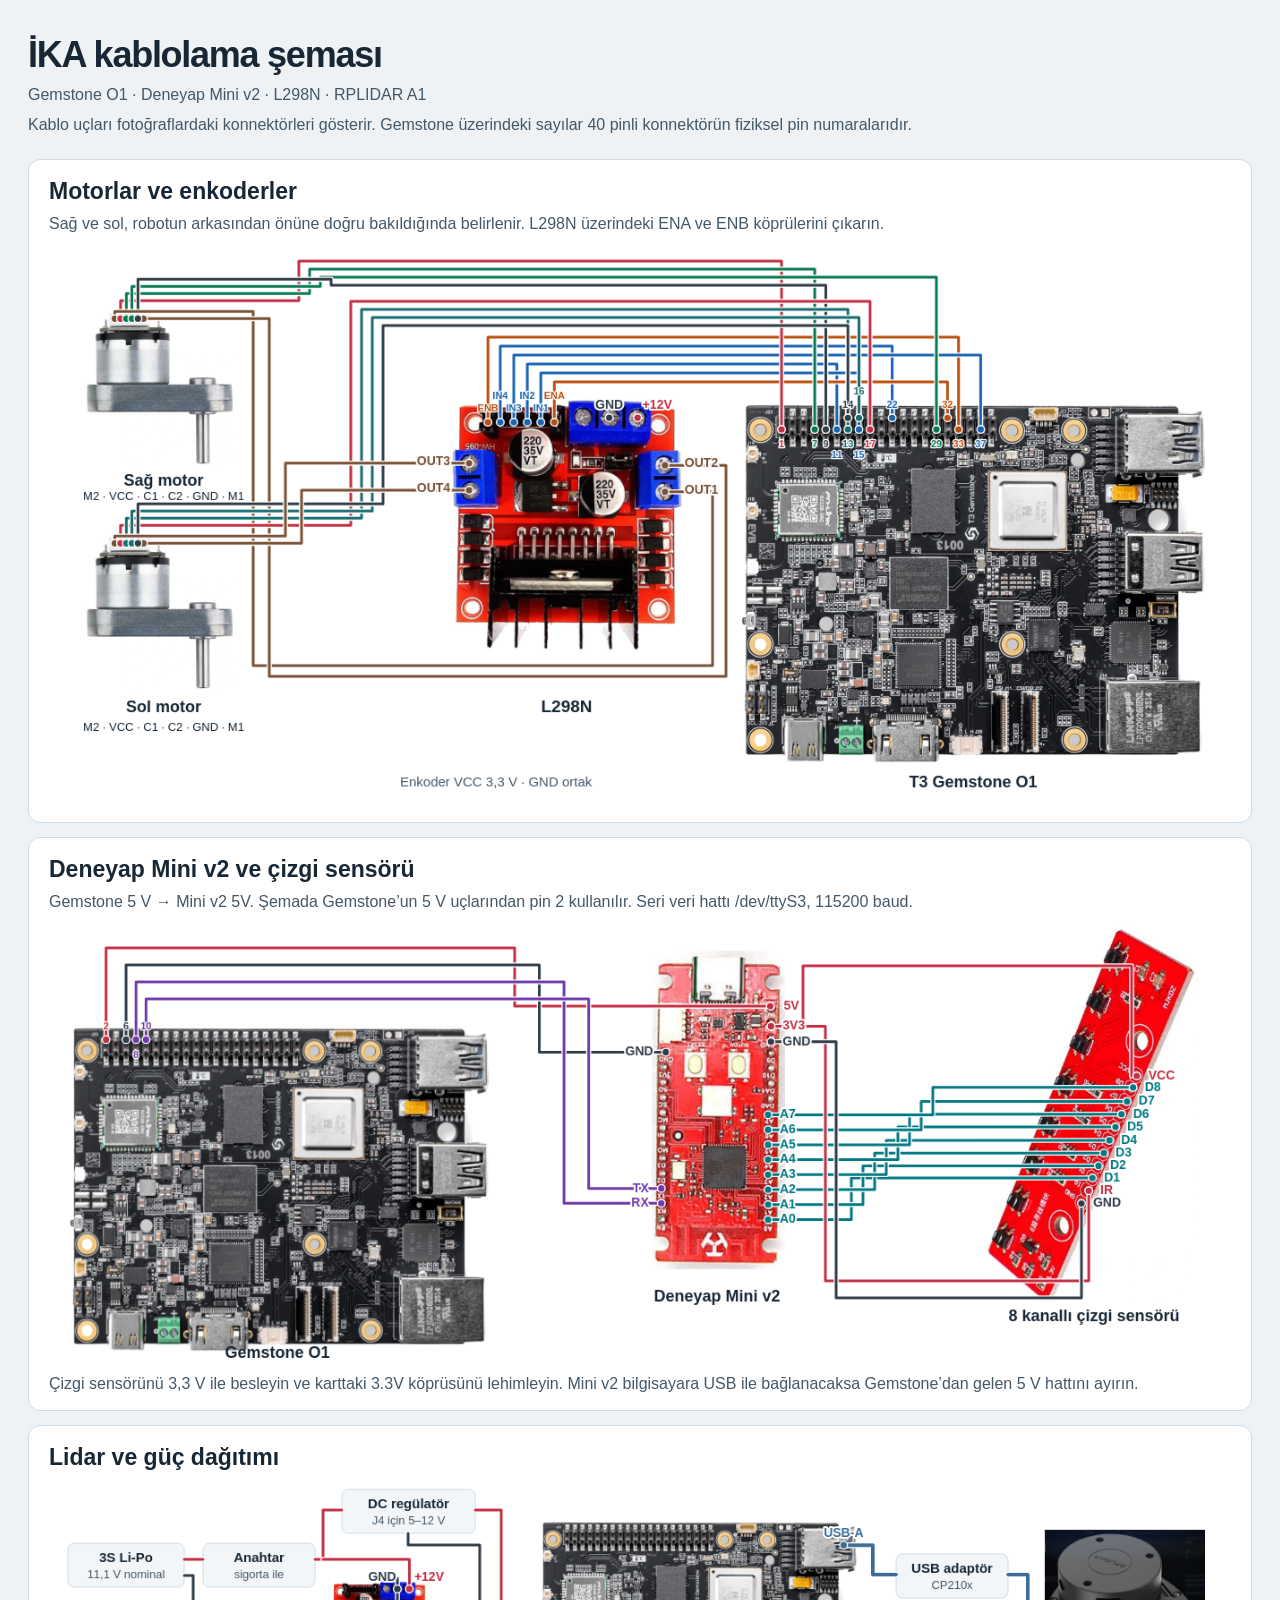
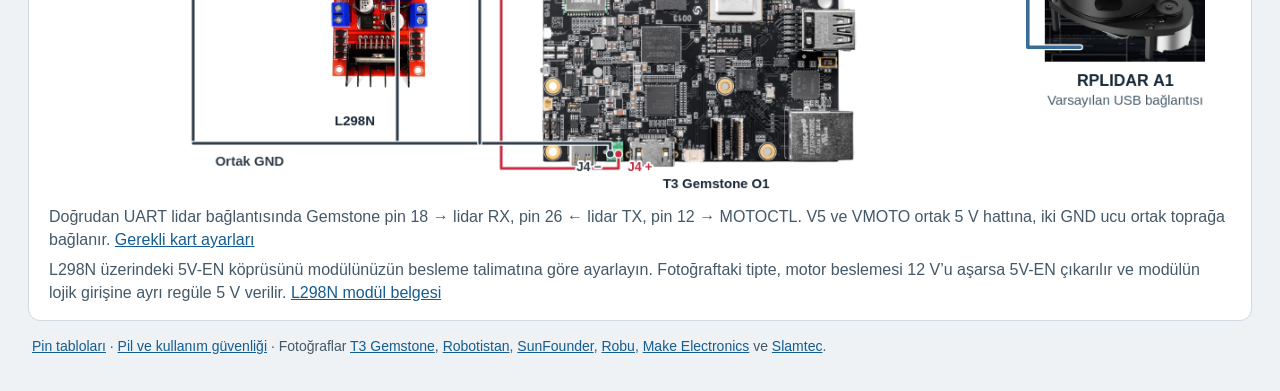
==== docs/kablolama.html @ 6ec2bb9b "docs: kart fotoğraflarıyla bağlantı şeması ekle" ====
<!doctype html>
<html lang="tr">
<head>
  <meta charset="utf-8">
  <meta name="viewport" content="width=device-width, initial-scale=1">
  <title>İKA kablolama şeması</title>
  <style>
    * { box-sizing: border-box; }
    body { margin: 0; color: #172735; background: #eef2f5; font: 16px "Segoe UI", sans-serif; }
    main { width: min(100%, 1440px); margin: auto; padding: 34px 28px; }
    h1 { margin: 0; font-size: 36px; letter-spacing: -.035em; }
    h2 { margin: 0 0 4px; font-size: 23px; }
    p { margin: 7px 0 0; line-height: 1.45; }
    header { margin: 0 0 23px; }
    header p, section p, footer { color: #445868; }
    section { margin: 14px 0; padding: 18px 20px 15px; border: 1px solid #cfdae2; border-radius: 12px; background: white; }
    .drawing { overflow-x: auto; }
    canvas { display: block; width: 100%; min-width: 900px; height: auto; }
    footer { padding: 3px 4px; font-size: 14px; }
    a { color: #145c91; }
  </style>
</head>
<body>
<main>
  <header>
    <h1>İKA kablolama şeması</h1>
    <p>Gemstone O1 · Deneyap Mini v2 · L298N · RPLIDAR A1</p>
    <p>Kablo uçları fotoğraflardaki konnektörleri gösterir. Gemstone üzerindeki sayılar 40 pinli konnektörün fiziksel pin numaralarıdır.</p>
  </header>
  <section>
    <h2>Motorlar ve enkoderler</h2>
    <p>Sağ ve sol, robotun arkasından önüne doğru bakıldığında belirlenir. L298N üzerindeki ENA ve ENB köprülerini çıkarın.</p>
    <div class="drawing"><canvas id="drive" width="1320" height="638" aria-label="Motor, enkoder ve L298N bağlantıları"></canvas></div>
  </section>
  <section>
    <h2>Deneyap Mini v2 ve çizgi sensörü</h2>
    <p>Gemstone 5 V → Mini v2 5V. Şemada Gemstone’un 5 V uçlarından pin 2 kullanılır. Seri veri hattı /dev/ttyS3, 115200 baud.</p>
    <div class="drawing"><canvas id="line" width="1320" height="505" aria-label="Gemstone, Deneyap Mini v2 ve çizgi sensörü bağlantıları"></canvas></div>
    <p>Çizgi sensörünü 3,3 V ile besleyin ve karttaki 3.3V köprüsünü lehimleyin. Mini v2 bilgisayara USB ile bağlanacaksa Gemstone’dan gelen 5 V hattını ayırın.</p>
  </section>
  <section>
    <h2>Lidar ve güç dağıtımı</h2>
    <div class="drawing"><canvas id="power" width="1320" height="360" aria-label="RPLIDAR A1 ve robotun güç dağıtımı"></canvas></div>
    <p>Doğrudan UART lidar bağlantısında Gemstone pin 18 → lidar RX, pin 26 ← lidar TX, pin 12 → MOTOCTL. V5 ve VMOTO ortak 5 V hattına, iki GND ucu ortak toprağa bağlanır. <a href="donanim.md#lidar-bağlantısı-usb-veya-gpio">Gerekli kart ayarları</a></p>
    <p>L298N üzerindeki 5V-EN köprüsünü modülünüzün besleme talimatına göre ayarlayın. Fotoğraftaki tipte, motor beslemesi 12 V’u aşarsa 5V-EN çıkarılır ve modülün lojik girişine ayrı regüle 5 V verilir. <a href="https://docs.sunfounder.com/projects/3in1-kit-v2/en/latest/components/component_l298n_module.html">L298N modül belgesi</a></p>
  </section>
  <footer>
    <a href="donanim.md">Pin tabloları</a> · <a href="guvenlik.md">Pil ve kullanım güvenliği</a> ·
    Fotoğraflar <a href="https://t3gemstone.org/tr/products/o1">T3 Gemstone</a>,
    <a href="https://www.robotistan.com/deneyap-mini-v2-type-c-en">Robotistan</a>,
    <a href="https://docs.sunfounder.com/projects/3in1-kit-v2/en/latest/components/component_l298n_module.html">SunFounder</a>,
    <a href="https://robu.in/product/waveshare-l-shaped-permanent-magnet-dc-gear-motor-magnetic-hall-encoder-all-metal-gear-motor/">Robu</a>,
    <a href="https://make.net.za/product/0me1079/">Make Electronics</a> ve <a href="https://www.slamtec.com/en/lidar/a1">Slamtec</a>.
  </footer>
</main>
<script>
  const colors = {
    direction: '#1965b3', pwm: '#bc4e0e', right: '#087a50', left: '#176d70',
    adc: '#007982', uart: '#713aab', power: '#c42e42', ground: '#303c48',
    motor: '#7a5136', usb: '#396d98', ink: '#172735', muted: '#445868',
  };

  const photoNames = ['gemstone', 'deneyap', 'sensor', 'l298n', 'motor', 'lidar'];
  const photos = {};

  function text(ctx, value, x, y, {color = colors.ink, size = 15, bold = false, align = 'left'} = {}) {
    ctx.font = `${bold ? 700 : 500} ${size}px "Segoe UI", sans-serif`;
    ctx.textAlign = align;
    ctx.textBaseline = 'middle';
    ctx.fillStyle = color;
    ctx.fillText(value, x, y);
  }

  function photo(ctx, name, x, y, width) {
    const image = photos[name];
    const scale = width / image.naturalWidth;
    ctx.drawImage(image, x, y, width, image.naturalHeight * scale);
    return (px, py) => [x + px * scale, y + py * scale];
  }

  function wire(ctx, points, color, {width = 3, dashed = false} = {}) {
    ctx.save();
    ctx.lineJoin = 'round';
    ctx.lineCap = 'round';
    if (dashed) ctx.setLineDash([8, 6]);
    ctx.beginPath();
    ctx.moveTo(...points[0]);
    for (const point of points.slice(1)) ctx.lineTo(...point);
    ctx.lineWidth = width + 2.6;
    ctx.strokeStyle = '#fff';
    ctx.stroke();
    ctx.lineWidth = width;
    ctx.strokeStyle = color;
    ctx.stroke();
    ctx.restore();
  }

  function end(ctx, [x, y], color, label, dx = 0, dy = -15, align = 'center', size = 14) {
    ctx.beginPath();
    ctx.arc(x, y, 4.3, 0, Math.PI * 2);
    ctx.fillStyle = color;
    ctx.fill();
    ctx.lineWidth = 1.4;
    ctx.strokeStyle = '#fff';
    ctx.stroke();
    if (label) {
      ctx.save();
      ctx.font = `700 ${size}px "Segoe UI", sans-serif`;
      ctx.textAlign = align;
      ctx.textBaseline = 'middle';
      ctx.strokeStyle = '#fff';
      ctx.lineWidth = size < 13 ? 2.5 : 4;
      ctx.lineJoin = 'round';
      ctx.strokeText(label, x + dx, y + dy);
      text(ctx, label, x + dx, y + dy, {color, size, bold: true, align});
      ctx.restore();
    }
  }

  // Kartın fotoğrafında J23 üsttedir. İç sıra tek, dış sıra çift numaralıdır.
  function headerPin(gem, pin) {
    return gem(84 + (Math.ceil(pin / 2) - 1) * 23.04, pin % 2 ? 58 : 34);
  }

  function connect(ctx, start, finish, track, color) {
    wire(ctx, [start, [start[0], track], [finish[0], track], finish], color);
  }

  function chip(ctx, x, y, w, title, subtitle) {
    ctx.beginPath();
    ctx.roundRect(x, y, w, 49, 7);
    ctx.fillStyle = '#f3f6f8';
    ctx.fill();
    ctx.strokeStyle = '#cedae3';
    ctx.lineWidth = 1;
    ctx.stroke();
    text(ctx, title, x + w / 2, y + 17, {align: 'center', bold: true});
    if (subtitle) text(ctx, subtitle, x + w / 2, y + 35, {align: 'center', color: colors.muted, size: 13});
  }

  function drawDrive() {
    const ctx = document.querySelector('#drive').getContext('2d');
    const gem = photo(ctx, 'gemstone', 773, 185, 518);
    const driver = photo(ctx, 'l298n', 449, 182, 259);
    const right = photo(ctx, 'motor', 38, 80, 171);
    const left = photo(ctx, 'motor', 38, 331, 171);
    const inputs = [
      ['ENB', 90, 33, 'pwm'], ['IN4', 120, 22, 'direction'],
      ['IN3', 153, 37, 'direction'], ['IN2', 186, 11, 'direction'],
      ['IN1', 219, 15, 'direction'], ['ENA', 252, 32, 'pwm'],
    ];
    const outputs = {
      OUT3: driver(44, 157), OUT4: driver(44, 223),
      OUT2: driver(522, 162), OUT1: driver(522, 227),
    };
    const motorPins = { M2: 109, VCC: 129, C1: 149, C2: 168, GND: 189, M1: 208 };
    const motors = [
      {at: right, color: 'right', pins: {VCC: 1, C1: 7, C2: 29, GND: 9}, out: ['OUT1', 'OUT2'], track: 28},
      {at: left, color: 'left', pins: {VCC: 17, C1: 13, C2: 16, GND: 14}, out: ['OUT3', 'OUT4'], track: 73},
    ];

    for (const [index, [label, x, pin, key]] of inputs.entries()) {
      const start = driver(x, 57);
      const finish = headerPin(gem, pin);
      connect(ctx, start, finish, 113 + index * 10, colors[key]);
    }
    for (const motor of motors) {
      for (const [index, [signal, pin]] of Object.entries(motor.pins).entries()) {
        const start = motor.at(motorPins[signal], 38);
        const finish = headerPin(gem, pin);
        const color = signal === 'VCC' ? colors.power : signal === 'GND' ? colors.ground : colors[motor.color];
        const corridor = (motor.color === 'right' ? 279 : 337) + index * 12;
        const bend = start[1] - 20 - index * 8;
        const track = motor.track + index * 9;
        wire(ctx, [start, [start[0], bend], [corridor, bend], [corridor, track], [finish[0], track], finish], color);
      }
      for (const [index, signal] of ['M2', 'M1'].entries()) {
        const start = motor.at(motorPins[signal], 38);
        const finish = outputs[motor.out[index]];
        const corridor = motor.color === 'right' ? 228 + index * 18 : 264 + index * 18;
        const bend = start[1] - 8 + index * 8;
        const route = motor.color === 'right'
          ? [start, [start[0], bend], [corridor, bend], [corridor, 480 + index * 12], [741 + index * 15, 480 + index * 12], [741 + index * 15, finish[1]], finish]
          : [start, [start[0], bend], [corridor, bend], [corridor, finish[1]], finish];
        wire(ctx, route, colors.motor);
        end(ctx, start, colors.motor);
      }
    }
    for (const [index, [label, x, pin, key]] of inputs.entries()) {
      end(ctx, driver(x, 57), colors[key], label, 0, index % 2 ? -29 : -15, 'center', 11);
      labelHeader(ctx, gem, pin, colors[key]);
    }
    for (const motor of motors) {
      for (const [signal, pin] of Object.entries(motor.pins)) {
        const color = signal === 'VCC' ? colors.power : signal === 'GND' ? colors.ground : colors[motor.color];
        end(ctx, motor.at(motorPins[signal], 38), color);
        labelHeader(ctx, gem, pin, color);
      }
    }
    for (const [label, point] of Object.entries(outputs)) {
      const onRight = point[0] > 600;
      end(ctx, point, colors.motor, label, onRight ? 22 : -21, -2, onRight ? 'left' : 'right');
    }
    end(ctx, driver(455, 46), colors.power, '+12V', 22, -14);
    end(ctx, driver(386, 46), colors.ground, 'GND', 0, -14);
    text(ctx, 'L298N', 578, 527, {align: 'center', bold: true, size: 19});
    text(ctx, 'Sağ motor', 128, 274, {align: 'center', bold: true, size: 18});
    text(ctx, 'Sol motor', 128, 527, {align: 'center', bold: true, size: 18});
    text(ctx, 'M2 · VCC · C1 · C2 · GND · M1', 128, 291, {align: 'center', size: 13});
    text(ctx, 'M2 · VCC · C1 · C2 · GND · M1', 128, 549, {align: 'center', size: 13});
    text(ctx, 'T3 Gemstone O1', 1032, 611, {align: 'center', bold: true, size: 18});
    text(ctx, 'Enkoder VCC 3,3 V · GND ortak', 392, 611, {color: colors.muted});
  }

  function labelHeader(ctx, gem, pin, color) {
    const offset = {11: 29, 15: 29, 16: -29}[pin] ?? (pin % 2 ? 17 : -14);
    end(ctx, headerPin(gem, pin), color, String(pin), 0, offset, 'center', 11);
  }

  function drawLine() {
    const ctx = document.querySelector('#line').getContext('2d');
    const gem = photo(ctx, 'gemstone', 23, 125, 468);
    const mini = photo(ctx, 'deneyap', 673, 42, 149);
    const sensor = photo(ctx, 'sensor', 1043, 15, 243);
    const rows = [
      [2, mini(160, 75), '5V', 'power', 39],
      [6, mini(19, 137), 'GND', 'ground', 58],
      [8, mini(13, 341), 'RX', 'uart', 77],
      [10, mini(13, 321), 'TX', 'uart', 96],
    ];
    for (const [pin, finish, label, key, track] of rows) {
      const start = headerPin(gem, pin);
      const corridor = 520 + (track - 39) * 1.45;
      wire(ctx, [start, [start[0], track], [corridor, track], [corridor, finish[1]], finish], colors[key]);
    }
    const analogHoles = [[180, 414], [190, 394], [199, 373], [208, 352], [218, 330], [228, 309], [237, 288], [247, 265]];
    const rails = [];
    analogHoles.forEach(([x, y], i) => {
      rails.push([mini(157, 363 - i * 20.2), sensor(x, y), `A${i}`, `D${i + 1}`, 'adc']);
    });
    rails.push([mini(161, 102), sensor(253, 246), '3V3', 'VCC', 'power']);
    rails.push([mini(161, 102), sensor(174, 435), '', 'IR', 'power']);
    rails.push([mini(161, 123), sensor(162, 456), 'GND', 'GND', 'ground']);
    for (const [index, [start, finish, , , key]] of rails.entries()) {
      const corridor = index < 8 ? 896 + index * 13 : 855 + (index - 8) * 12;
      if (index === 8) {
        wire(ctx, [start, [842, start[1]], [842, 59], [1209, 59], [1209, finish[1]], finish], colors[key]);
      } else if (index === 9 || index === 10) {
        const track = index === 9 ? 411 : 430;
        wire(ctx, [start, [corridor, start[1]], [corridor, track], [finish[0], track], finish], colors[key]);
      } else {
        wire(ctx, [start, [corridor, start[1]], [corridor, finish[1]], finish], colors[key]);
      }
    }
    for (const [pin, finish, label, key] of rows) {
      end(ctx, headerPin(gem, pin), colors[key], String(pin), 0, pin === 8 ? 17 : -15, 'center', 11);
      end(ctx, finish, colors[key], label, pin === 2 ? 15 : -14, 0, pin === 2 ? 'left' : 'right');
    }
    for (const [start, finish, a, b, key] of rails) {
      end(ctx, start, colors[key], a, 13, 0, 'left');
      end(ctx, finish, colors[key], b, 13, 0, 'left');
    }
    text(ctx, 'Gemstone O1', 255, 492, {align: 'center', bold: true, size: 18});
    text(ctx, 'Deneyap Mini v2', 746, 429, {align: 'center', bold: true, size: 18});
    text(ctx, '8 kanallı çizgi sensörü', 1167, 451, {align: 'center', bold: true, size: 18});
  }

  function drawPower() {
    const ctx = document.querySelector('#power').getContext('2d');
    const gem = photo(ctx, 'gemstone', 548, 50, 354);
    const driver = photo(ctx, 'l298n', 314, 118, 110);
    const lidar = photo(ctx, 'lidar', 1112, 61, 179);
    chip(ctx, 21, 76, 130, '3S Li-Po', '11,1 V nominal');
    chip(ctx, 172, 76, 125, 'Anahtar', 'sigorta ile');
    chip(ctx, 327, 16, 149, 'DC regülatör', 'J4 için 5–12 V');
    chip(ctx, 946, 88, 125, 'USB adaptör', 'CP210x');
    const [jMinus, jPlus] = [gem(215, 712), gem(240, 712)];
    const [lPlus, lGnd] = [driver(455, 46), driver(386, 46)];
    const usb = gem(926, 77);
    wire(ctx, [[151, 94], [172, 94]], colors.power);
    wire(ctx, [[297, 94], [306, 94], [306, 39], [327, 39]], colors.power);
    wire(ctx, [[306, 94], [lPlus[0], 94], lPlus], colors.power);
    wire(ctx, [[476, 39], [505, 39], [505, 327], [jPlus[0], 327], jPlus], colors.power);
    wire(ctx, [[151, 112], [161, 112], [161, 299], [lGnd[0], 299], [lGnd[0], 115], lGnd], colors.ground);
    wire(ctx, [[161, 299], [jMinus[0], 299], jMinus], colors.ground);
    wire(ctx, [[401, 65], [401, 78], [481, 78], [481, 299]], colors.ground);
    wire(ctx, [usb, [920, usb[1]], [920, 111], [946, 111]], colors.usb, {width: 4});
    const lidarCable = lidar(92, 305);
    wire(ctx, [[1071, 111], [1093, 111], [1093, lidarCable[1]], lidarCable], colors.usb, {width: 4});
    for (const [pin, col, label] of [[jMinus, 'ground', 'J4 −'], [jPlus, 'power', 'J4 +'], [lPlus, 'power', '+12V'], [lGnd, 'ground', 'GND'], [usb, 'usb', 'USB-A']]) {
      const offset = {'J4 −': -24, 'J4 +': 24, '+12V': 22, GND: -17}[label] ?? 0;
      end(ctx, pin, colors[col], label, offset, label.startsWith('J4') ? 15 : -13);
    }
    text(ctx, 'L298N', 364, 275, {align: 'right', bold: true});
    text(ctx, 'T3 Gemstone O1', 745, 345, {align: 'center', bold: true});
    text(ctx, 'RPLIDAR A1', 1202, 230, {align: 'center', bold: true, size: 18});
    text(ctx, 'Varsayılan USB bağlantısı', 1202, 252, {align: 'center', color: colors.muted});
    text(ctx, 'Ortak GND', 224, 320, {align: 'center', color: colors.ground, bold: true});
  }

  Promise.all(photoNames.map((name) => new Promise((resolve, reject) => {
    const image = new Image();
    image.onload = () => { photos[name] = image; resolve(); };
    image.onerror = reject;
    image.src = `img/kablolama/${name}.webp`;
  }))).then(() => {
    drawDrive();
    drawLine();
    drawPower();
    document.body.dataset.ready = 'true';
  });
</script>
</body>
</html>
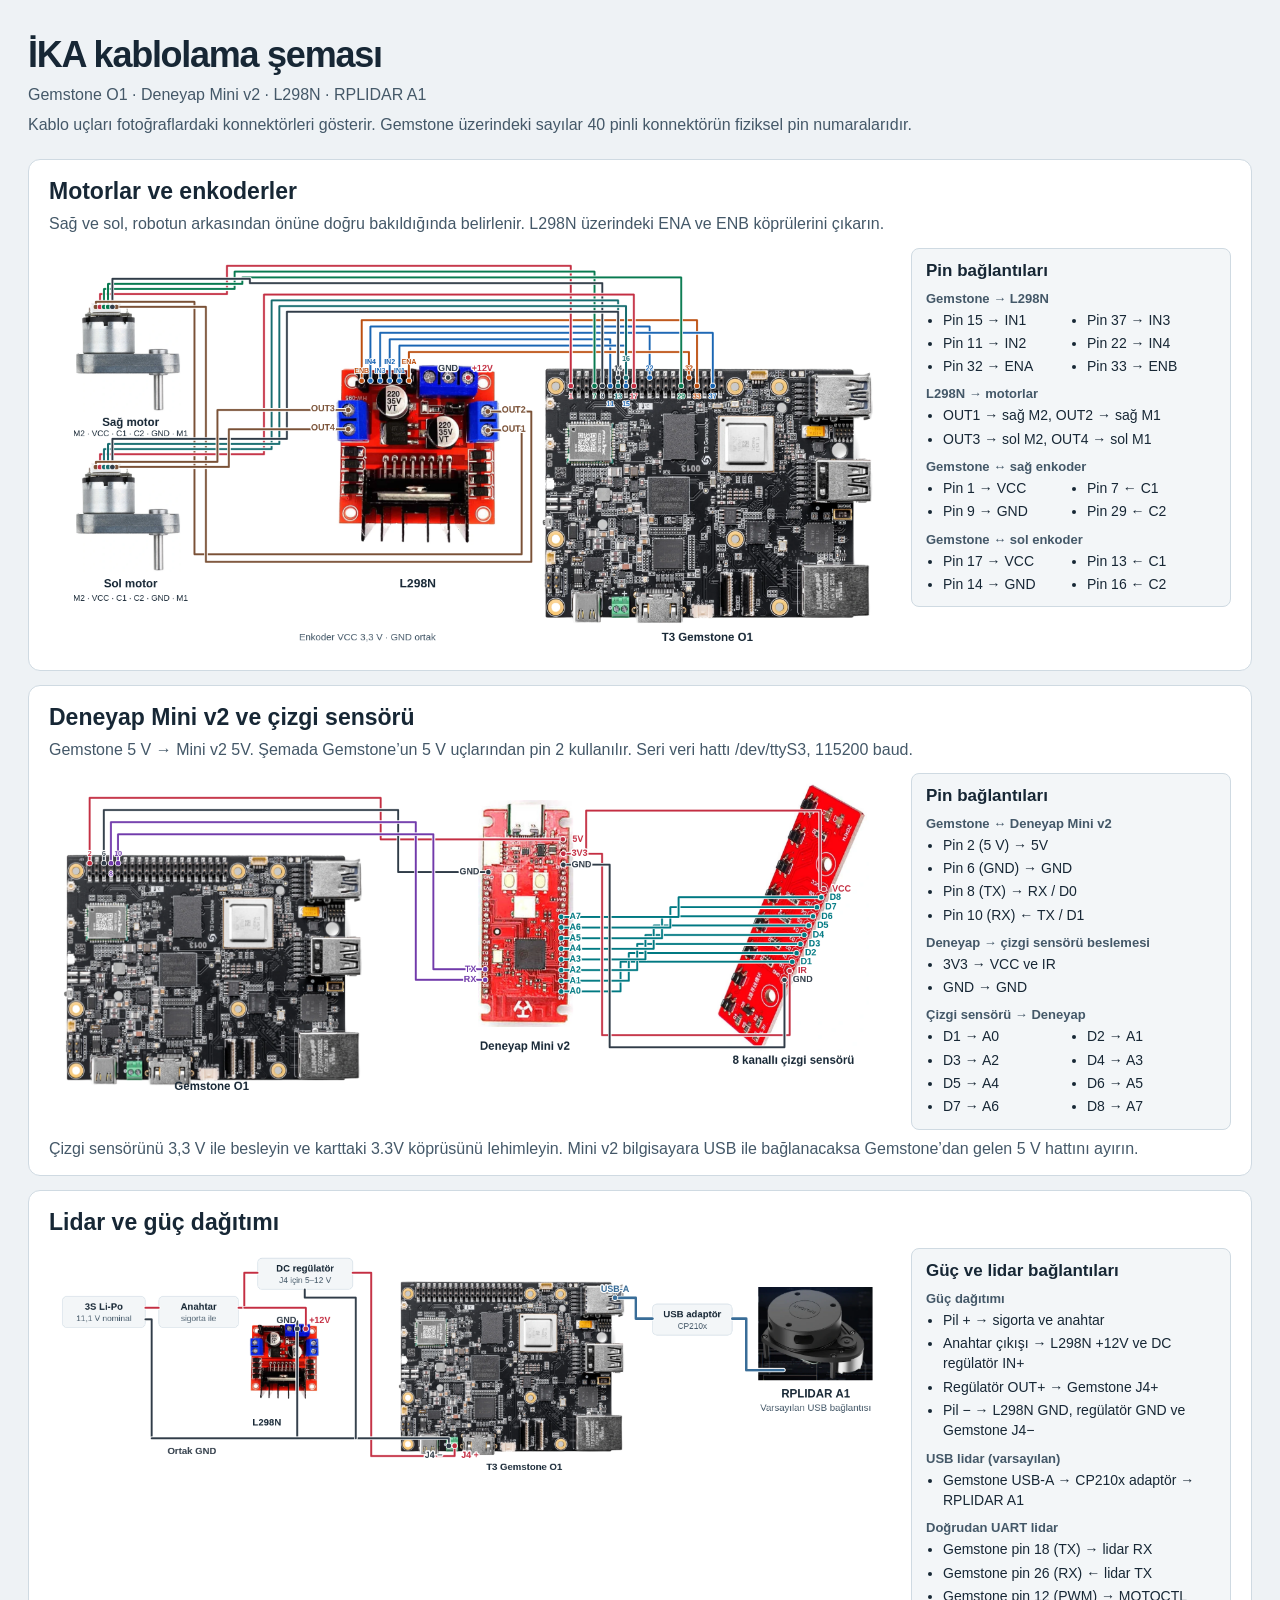
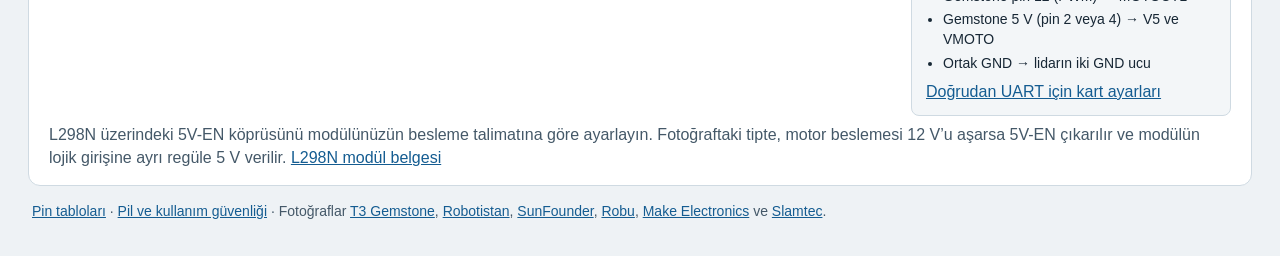
==== commit 4af5d823: "docs: şemaların yanına pin bağlantı listelerini ekle" ====
--- a/docs/kablolama.html
+++ b/docs/kablolama.html
@@ -7,15 +7,26 @@
   <style>
     * { box-sizing: border-box; }
     body { margin: 0; color: #172735; background: #eef2f5; font: 16px "Segoe UI", sans-serif; }
-    main { width: min(100%, 1440px); margin: auto; padding: 34px 28px; }
+    main { width: min(100%, 1600px); margin: auto; padding: 34px 28px; }
     h1 { margin: 0; font-size: 36px; letter-spacing: -.035em; }
     h2 { margin: 0 0 4px; font-size: 23px; }
     p { margin: 7px 0 0; line-height: 1.45; }
     header { margin: 0 0 23px; }
     header p, section p, footer { color: #445868; }
     section { margin: 14px 0; padding: 18px 20px 15px; border: 1px solid #cfdae2; border-radius: 12px; background: white; }
+    .connection-layout { display: grid; grid-template-columns: minmax(0, 1fr) 320px; gap: 20px; align-items: start; margin-top: 12px; }
     .drawing { overflow-x: auto; }
-    canvas { display: block; width: 100%; min-width: 900px; height: auto; }
+    canvas { display: block; width: 100%; min-width: 760px; height: auto; }
+    .pin-list { padding: 12px 14px; border: 1px solid #cfdae2; border-radius: 8px; background: #f3f6f8; }
+    .pin-list h3 { margin: 0 0 10px; font-size: 17px; }
+    .pin-list h4 { margin: 10px 0 4px; font-size: 13px; color: #445868; }
+    .pin-list ul { margin: 0; padding-left: 17px; font-size: 14px; line-height: 1.45; }
+    .pin-list li + li { margin-top: 3px; }
+    .channel-list { display: grid; grid-template-columns: repeat(2, minmax(0, 1fr)); gap: 3px 15px; }
+    .channel-list li + li { margin-top: 0; }
+    @media (max-width: 1110px) {
+      .connection-layout { grid-template-columns: minmax(0, 1fr); }
+    }
     footer { padding: 3px 4px; font-size: 14px; }
     a { color: #145c91; }
   </style>
@@ -30,18 +41,90 @@
   <section>
     <h2>Motorlar ve enkoderler</h2>
     <p>Sağ ve sol, robotun arkasından önüne doğru bakıldığında belirlenir. L298N üzerindeki ENA ve ENB köprülerini çıkarın.</p>
-    <div class="drawing"><canvas id="drive" width="1320" height="638" aria-label="Motor, enkoder ve L298N bağlantıları"></canvas></div>
+    <div class="connection-layout">
+      <div class="drawing"><canvas id="drive" width="1320" height="638" aria-label="Motor, enkoder ve L298N bağlantıları"></canvas></div>
+      <aside class="pin-list" aria-labelledby="drive-pins">
+        <h3 id="drive-pins">Pin bağlantıları</h3>
+        <h4>Gemstone → L298N</h4>
+        <ul class="channel-list">
+          <li>Pin 15 → IN1</li><li>Pin 37 → IN3</li>
+          <li>Pin 11 → IN2</li><li>Pin 22 → IN4</li>
+          <li>Pin 32 → ENA</li><li>Pin 33 → ENB</li>
+        </ul>
+        <h4>L298N → motorlar</h4>
+        <ul>
+          <li>OUT1 → sağ M2, OUT2 → sağ M1</li>
+          <li>OUT3 → sol M2, OUT4 → sol M1</li>
+        </ul>
+        <h4>Gemstone ↔ sağ enkoder</h4>
+        <ul class="channel-list">
+          <li>Pin 1 → VCC</li><li>Pin 7 ← C1</li>
+          <li>Pin 9 → GND</li><li>Pin 29 ← C2</li>
+        </ul>
+        <h4>Gemstone ↔ sol enkoder</h4>
+        <ul class="channel-list">
+          <li>Pin 17 → VCC</li><li>Pin 13 ← C1</li>
+          <li>Pin 14 → GND</li><li>Pin 16 ← C2</li>
+        </ul>
+      </aside>
+    </div>
   </section>
   <section>
     <h2>Deneyap Mini v2 ve çizgi sensörü</h2>
     <p>Gemstone 5 V → Mini v2 5V. Şemada Gemstone’un 5 V uçlarından pin 2 kullanılır. Seri veri hattı /dev/ttyS3, 115200 baud.</p>
-    <div class="drawing"><canvas id="line" width="1320" height="505" aria-label="Gemstone, Deneyap Mini v2 ve çizgi sensörü bağlantıları"></canvas></div>
+    <div class="connection-layout">
+      <div class="drawing"><canvas id="line" width="1320" height="505" aria-label="Gemstone, Deneyap Mini v2 ve çizgi sensörü bağlantıları"></canvas></div>
+      <aside class="pin-list" aria-labelledby="line-pins">
+        <h3 id="line-pins">Pin bağlantıları</h3>
+        <h4>Gemstone ↔ Deneyap Mini v2</h4>
+        <ul>
+          <li>Pin 2 (5 V) → 5V</li>
+          <li>Pin 6 (GND) → GND</li>
+          <li>Pin 8 (TX) → RX / D0</li>
+          <li>Pin 10 (RX) ← TX / D1</li>
+        </ul>
+        <h4>Deneyap → çizgi sensörü beslemesi</h4>
+        <ul>
+          <li>3V3 → VCC ve IR</li>
+          <li>GND → GND</li>
+        </ul>
+        <h4>Çizgi sensörü → Deneyap</h4>
+        <ul class="channel-list">
+          <li>D1 → A0</li><li>D2 → A1</li>
+          <li>D3 → A2</li><li>D4 → A3</li>
+          <li>D5 → A4</li><li>D6 → A5</li>
+          <li>D7 → A6</li><li>D8 → A7</li>
+        </ul>
+      </aside>
+    </div>
     <p>Çizgi sensörünü 3,3 V ile besleyin ve karttaki 3.3V köprüsünü lehimleyin. Mini v2 bilgisayara USB ile bağlanacaksa Gemstone’dan gelen 5 V hattını ayırın.</p>
   </section>
   <section>
     <h2>Lidar ve güç dağıtımı</h2>
-    <div class="drawing"><canvas id="power" width="1320" height="360" aria-label="RPLIDAR A1 ve robotun güç dağıtımı"></canvas></div>
-    <p>Doğrudan UART lidar bağlantısında Gemstone pin 18 → lidar RX, pin 26 ← lidar TX, pin 12 → MOTOCTL. V5 ve VMOTO ortak 5 V hattına, iki GND ucu ortak toprağa bağlanır. <a href="donanim.md#lidar-bağlantısı-usb-veya-gpio">Gerekli kart ayarları</a></p>
+    <div class="connection-layout">
+      <div class="drawing"><canvas id="power" width="1320" height="360" aria-label="RPLIDAR A1 ve robotun güç dağıtımı"></canvas></div>
+      <aside class="pin-list" aria-labelledby="power-pins">
+        <h3 id="power-pins">Güç ve lidar bağlantıları</h3>
+        <h4>Güç dağıtımı</h4>
+        <ul>
+          <li>Pil + → sigorta ve anahtar</li>
+          <li>Anahtar çıkışı → L298N +12V ve DC regülatör IN+</li>
+          <li>Regülatör OUT+ → Gemstone J4+</li>
+          <li>Pil − → L298N GND, regülatör GND ve Gemstone J4−</li>
+        </ul>
+        <h4>USB lidar (varsayılan)</h4>
+        <ul><li>Gemstone USB-A → CP210x adaptör → RPLIDAR A1</li></ul>
+        <h4>Doğrudan UART lidar</h4>
+        <ul>
+          <li>Gemstone pin 18 (TX) → lidar RX</li>
+          <li>Gemstone pin 26 (RX) ← lidar TX</li>
+          <li>Gemstone pin 12 (PWM) → MOTOCTL</li>
+          <li>Gemstone 5 V (pin 2 veya 4) → V5 ve VMOTO</li>
+          <li>Ortak GND → lidarın iki GND ucu</li>
+        </ul>
+        <p><a href="donanim.md#lidar-bağlantısı-usb-veya-gpio">Doğrudan UART için kart ayarları</a></p>
+      </aside>
+    </div>
     <p>L298N üzerindeki 5V-EN köprüsünü modülünüzün besleme talimatına göre ayarlayın. Fotoğraftaki tipte, motor beslemesi 12 V’u aşarsa 5V-EN çıkarılır ve modülün lojik girişine ayrı regüle 5 V verilir. <a href="https://docs.sunfounder.com/projects/3in1-kit-v2/en/latest/components/component_l298n_module.html">L298N modül belgesi</a></p>
   </section>
   <footer>
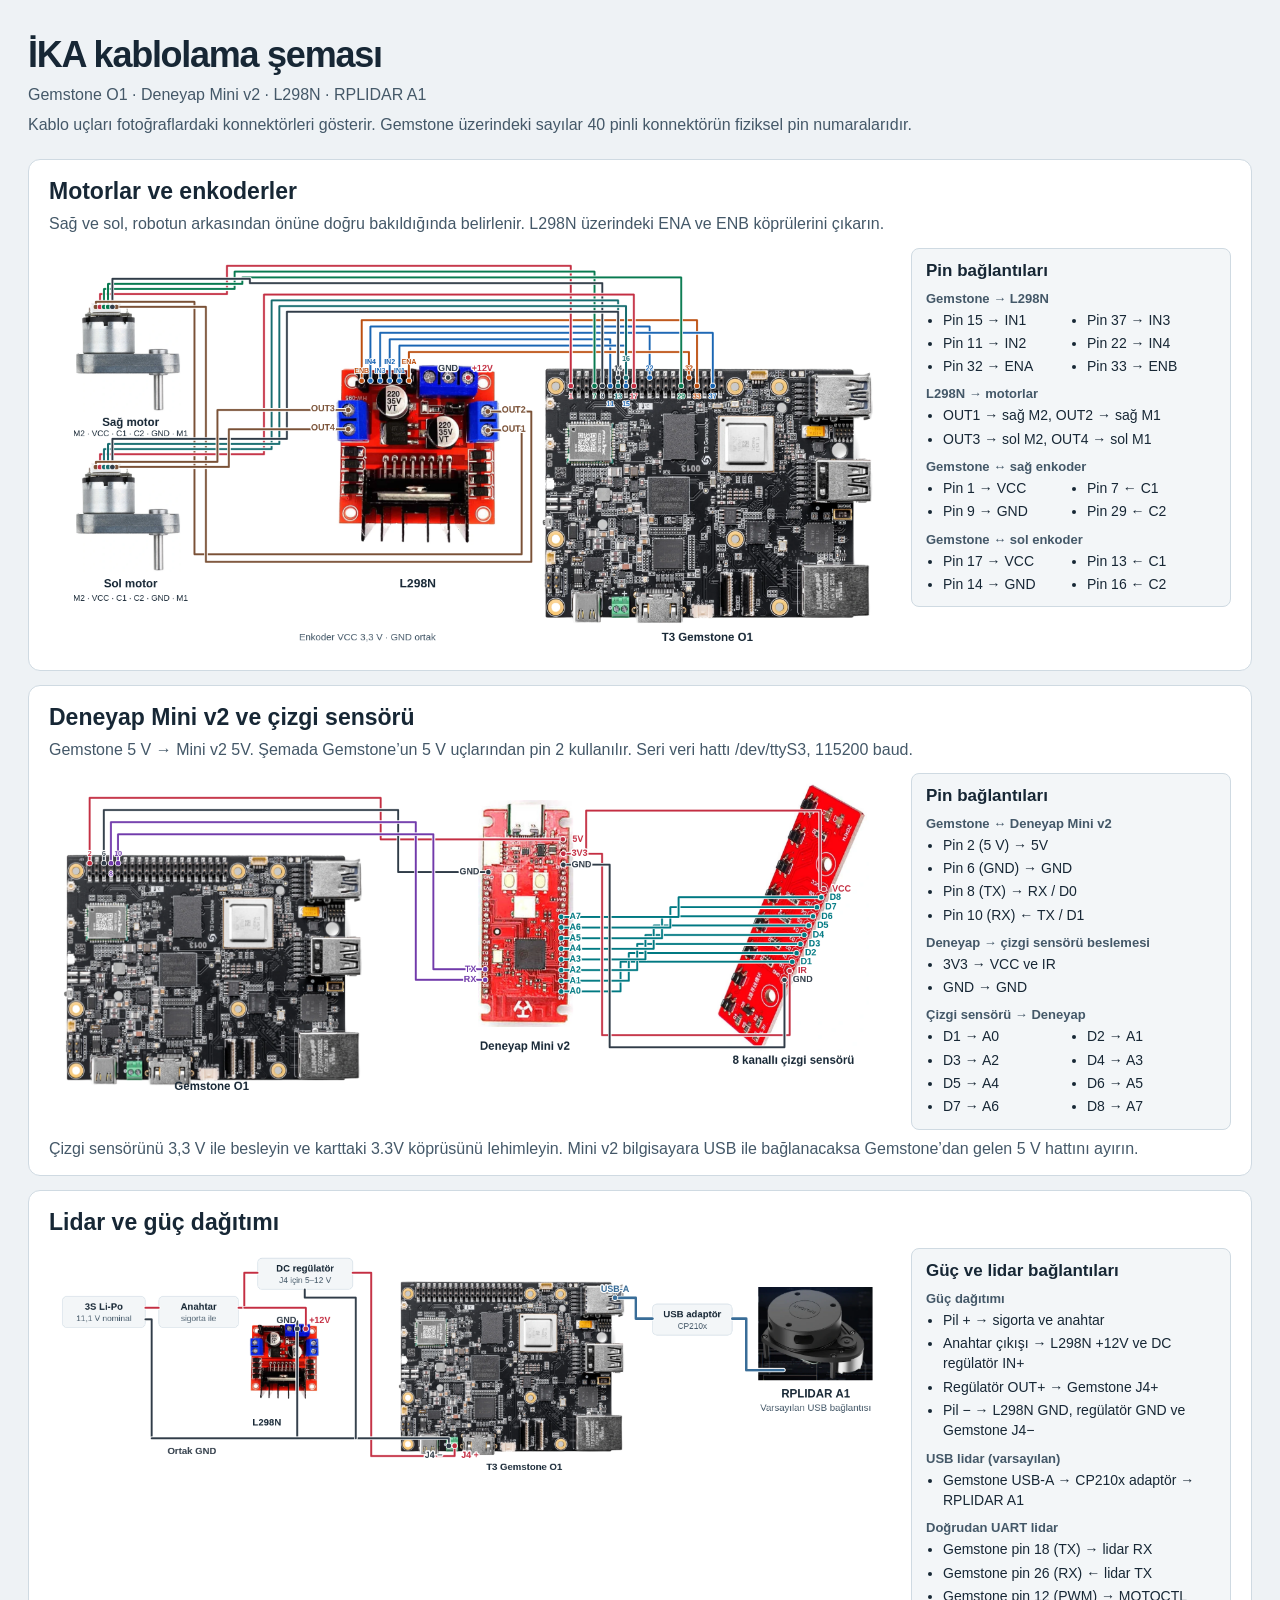
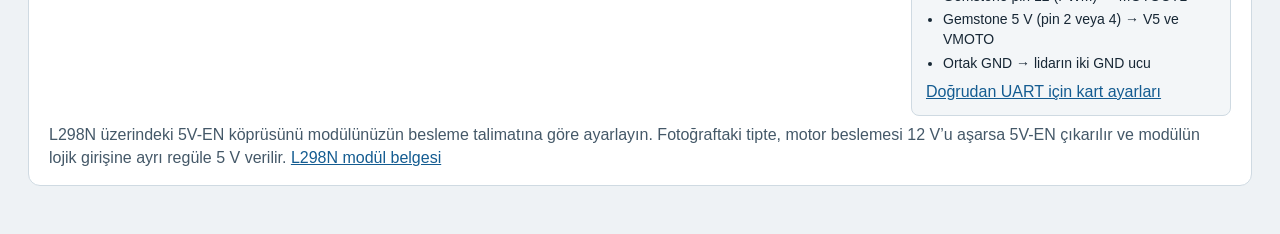
==== commit 18ace349: "docs: kablolama bölümlerini ve PDF belgesini ekle" ====
--- a/docs/kablolama.html
+++ b/docs/kablolama.html
@@ -12,7 +12,7 @@
     h2 { margin: 0 0 4px; font-size: 23px; }
     p { margin: 7px 0 0; line-height: 1.45; }
     header { margin: 0 0 23px; }
-    header p, section p, footer { color: #445868; }
+    header p, section p { color: #445868; }
     section { margin: 14px 0; padding: 18px 20px 15px; border: 1px solid #cfdae2; border-radius: 12px; background: white; }
     .connection-layout { display: grid; grid-template-columns: minmax(0, 1fr) 320px; gap: 20px; align-items: start; margin-top: 12px; }
     .drawing { overflow-x: auto; }
@@ -27,7 +27,18 @@
     @media (max-width: 1110px) {
       .connection-layout { grid-template-columns: minmax(0, 1fr); }
     }
-    footer { padding: 3px 4px; font-size: 14px; }
+    @page { size: A4 landscape; margin: 10mm; }
+    @media print {
+      body { background: white; }
+      main { width: auto; padding: 0; }
+      header { margin-bottom: 12px; }
+      section { break-inside: avoid; }
+      section + section { break-before: page; }
+      .connection-layout { grid-template-columns: minmax(0, 1fr) 255px; gap: 14px; }
+      .drawing { overflow: visible; }
+      canvas { min-width: 0; }
+      .pin-list ul { font-size: 13px; }
+    }
     a { color: #145c91; }
   </style>
 </head>
@@ -127,14 +138,14 @@
     </div>
     <p>L298N üzerindeki 5V-EN köprüsünü modülünüzün besleme talimatına göre ayarlayın. Fotoğraftaki tipte, motor beslemesi 12 V’u aşarsa 5V-EN çıkarılır ve modülün lojik girişine ayrı regüle 5 V verilir. <a href="https://docs.sunfounder.com/projects/3in1-kit-v2/en/latest/components/component_l298n_module.html">L298N modül belgesi</a></p>
   </section>
-  <footer>
-    <a href="donanim.md">Pin tabloları</a> · <a href="guvenlik.md">Pil ve kullanım güvenliği</a> ·
-    Fotoğraflar <a href="https://t3gemstone.org/tr/products/o1">T3 Gemstone</a>,
-    <a href="https://www.robotistan.com/deneyap-mini-v2-type-c-en">Robotistan</a>,
-    <a href="https://docs.sunfounder.com/projects/3in1-kit-v2/en/latest/components/component_l298n_module.html">SunFounder</a>,
-    <a href="https://robu.in/product/waveshare-l-shaped-permanent-magnet-dc-gear-motor-magnetic-hall-encoder-all-metal-gear-motor/">Robu</a>,
-    <a href="https://make.net.za/product/0me1079/">Make Electronics</a> ve <a href="https://www.slamtec.com/en/lidar/a1">Slamtec</a>.
-  </footer>
+  <!-- Photo sources
+    Gemstone: https://t3gemstone.org/tr/products/o1
+    Deneyap: https://www.robotistan.com/deneyap-mini-v2-type-c-en
+    L298N: https://docs.sunfounder.com/projects/3in1-kit-v2/en/latest/components/component_l298n_module.html
+    Motor: https://robu.in/product/waveshare-l-shaped-permanent-magnet-dc-gear-motor-magnetic-hall-encoder-all-metal-gear-motor/
+    Line sensor: https://make.net.za/product/0me1079/
+    Lidar: https://www.slamtec.com/en/lidar/a1
+  -->
 </main>
 <script>
   const colors = {
